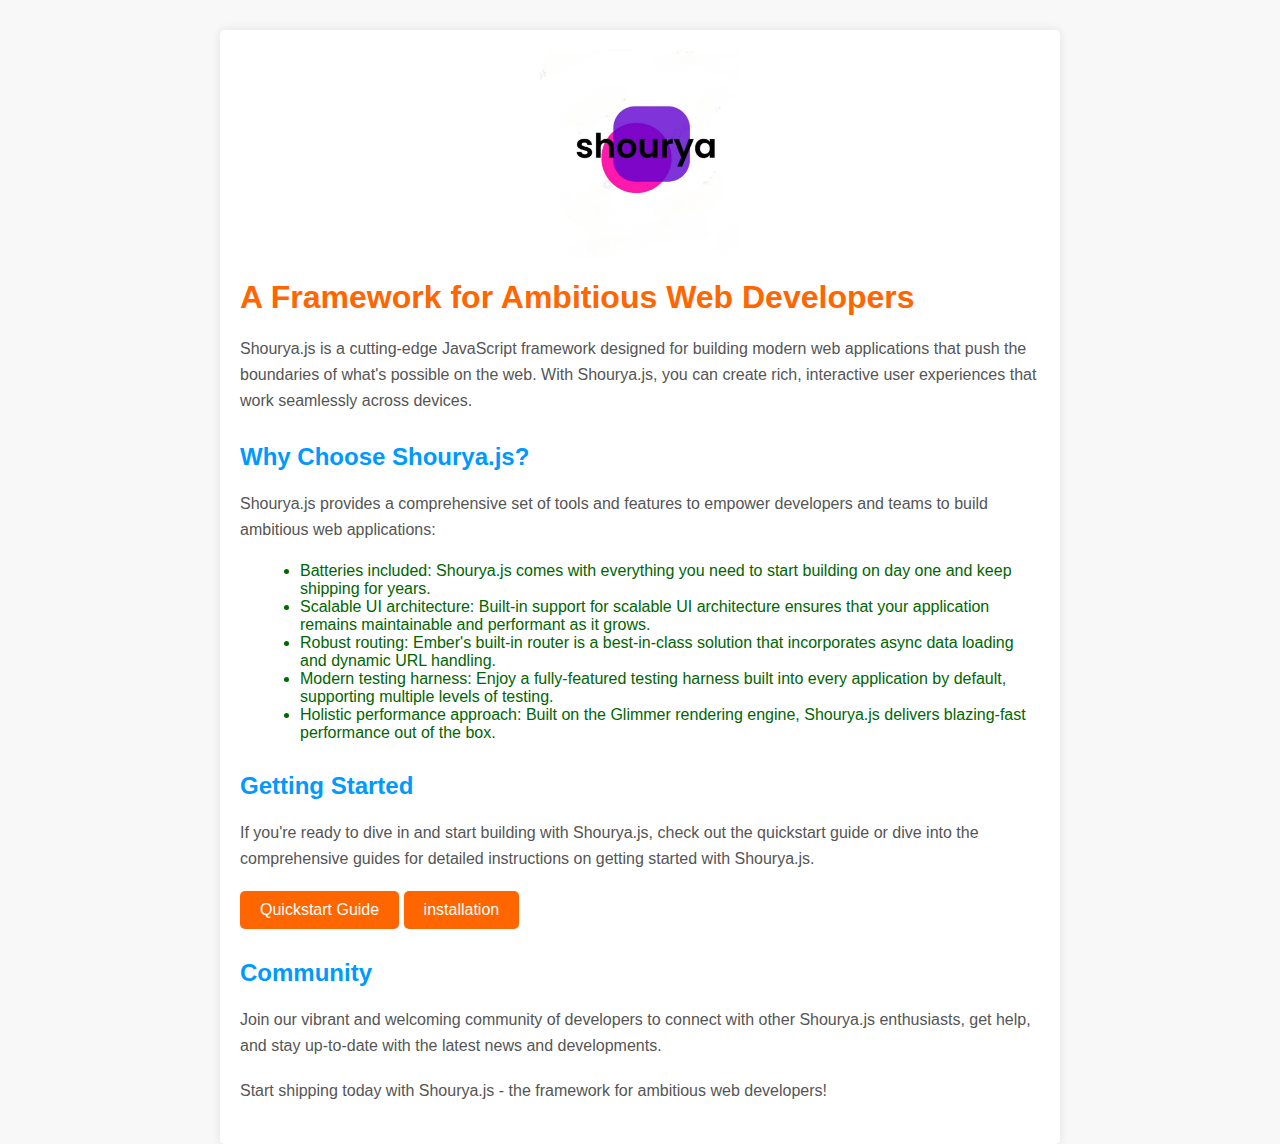
==== index.html @ 675c454b "Add files via upload" ====
<!DOCTYPE html>
<html lang="en">
<head>
    <meta charset="UTF-8">
    <meta name="viewport" content="width=device-width, initial-scale=1.0">
    <title>Shourya.js - A Framework for Ambitious Web Developers</title>
    <style>
        body {
            font-family: Arial, sans-serif;
            margin: 0;
            padding: 0;
            background-color: #f8f8f8;
            color: #333;
        }

        .container {
            max-width: 800px;
            margin: 0 auto;
            padding: 20px;
            background-color: #fff;
            box-shadow: 0 0 10px rgba(0, 0, 0, 0.1);
            border-radius: 5px;
            margin-top: 30px;
        }

        h1 {
            font-size: 32px;
            color: #ff6600;
            margin-bottom: 20px;
        }

        p {
            font-size: 16px;
            line-height: 1.6;
            margin-bottom: 20px;
            color: #555;
        }

        .framework-logo {
            width: 200px;
            margin: 0 auto;
            display: block;
        }

        h2 {
            color: #0099ff;
            margin-top: 30px;
        }

        ul {
            color: #006600;
            margin-bottom: 20px;
        }

        ul li {
            list-style-type: disc;
            margin-left: 20px;
        }

        .btn {
            display: inline-block;
            padding: 10px 20px;
            background-color: #ff6600;
            color: #fff;
            text-decoration: none;
            border-radius: 5px;
            transition: background-color 0.3s ease;
        }

        .btn:hover {
            background-color: #ff8533;
        }

        /* Existing CSS styles */

        /* New CSS for mobile responsiveness */
        @media only screen and (max-width: 768px) {
            /* Your existing mobile responsiveness styles */

            /* Add animation */
            @keyframes fadeIn {
                from {
                    opacity: 0;
                }
                to {
                    opacity: 1;
                }
            }

            section {
                animation: fadeIn 1s ease; /* Apply fade-in animation to sections */
            }

            /* Add colorful templates */
            #overview {
                background-color: #f9f9f9; /* Light gray background */
            }

            h1 {
                color:#ff6600;
            }

            p {
                color: #333; /* Dark text color */
            }

            ul {
                list-style: none; /* Remove default list style */
            }

            li {
                background-color: #007bff; /* Blue background for list items */
                color: #fff; /* White text color for list items */
                padding: 10px; /* Add padding to list items */
                margin-bottom: 10px; /* Add margin between list items */
                border-radius: 5px; /* Add border radius to list items */
            }

            /* Add hover effect to list items */
            li:hover {
                background-color: #0056b3; /* Darker blue on hover */
            }

            /* Add animation to footer */
            footer {
                animation: fadeIn 1s ease; /* Apply fade-in animation to footer */
            }
        }

        /* New CSS for colorful template */
        

        
        /* Add hover effect to list items */
        li:hover {
            background-color: #0b7dda; /* Darker blue on hover */
        }
        .background-container {
  position: relative; /* Ensure the container is positioned */
  width: 100%; /* Adjust width as needed */
  height: 100vh; /* Adjust height as needed */
  background-image: url('bg.jpg');
  background-size: cover;
  background-position: center;
}




    </style>
</head>
<body>
     
    

    <div class="container">
        <img src="shourya.jpg" alt="Shourya.js Framework Logo" class="framework-logo">
        <h1>A Framework for Ambitious Web Developers</h1>
    <p>Shourya.js is a cutting-edge JavaScript framework designed for building modern web applications that push the boundaries of what's possible on the web. With Shourya.js, you can create rich, interactive user experiences that work seamlessly across devices.</p>
    
    <h2>Why Choose Shourya.js?</h2>
    <p>Shourya.js provides a comprehensive set of tools and features to empower developers and teams to build ambitious web applications:</p>
    <ul>
        <li>Batteries included: Shourya.js comes with everything you need to start building on day one and keep shipping for years.</li>
        <li>Scalable UI architecture: Built-in support for scalable UI architecture ensures that your application remains maintainable and performant as it grows.</li>
        <li>Robust routing: Ember's built-in router is a best-in-class solution that incorporates async data loading and dynamic URL handling.</li>
        <li>Modern testing harness: Enjoy a fully-featured testing harness built into every application by default, supporting multiple levels of testing.</li>
        <li>Holistic performance approach: Built on the Glimmer rendering engine, Shourya.js delivers blazing-fast performance out of the box.</li>
    </ul>
    
    <h2>Getting Started</h2>
    <p>If you're ready to dive in and start building with Shourya.js, check out the quickstart guide or dive into the comprehensive guides for detailed instructions on getting started with Shourya.js.</p>
    
    <a href="gs.html" class="btn">Quickstart Guide</a>
    <a href="installation.html" class="btn">installation</a>
    
    <h2>Community</h2>
    <p>Join our vibrant and welcoming community of developers to connect with other Shourya.js enthusiasts, get help, and stay up-to-date with the latest news and developments.</p>
    
    <p>Start shipping today with Shourya.js - the framework for ambitious web developers!</p>
</div>

</body>
</html>
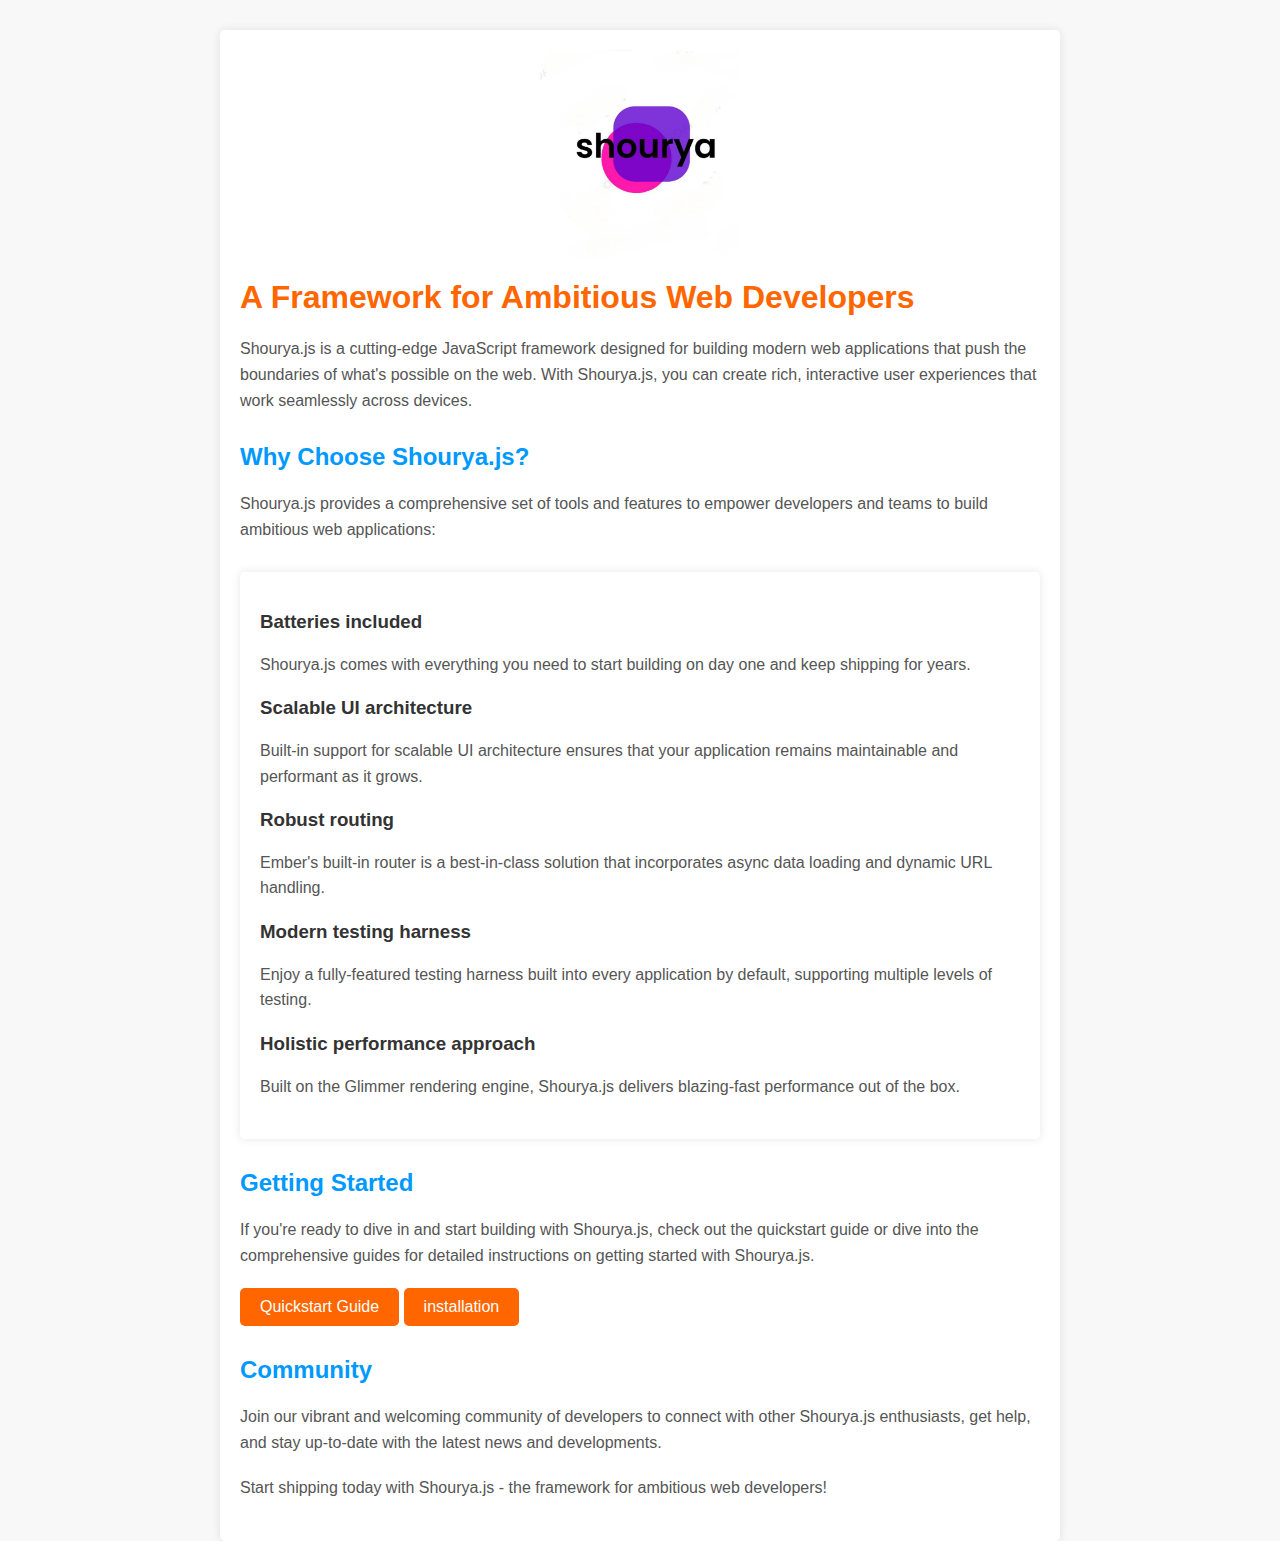
==== commit a3300592: "Update index.html" ====
--- a/index.html
+++ b/index.html
@@ -1,9 +1,11 @@
 <!DOCTYPE html>
-<html lang="en">
+<lang lang="en">
 <head>
     <meta charset="UTF-8">
     <meta name="viewport" content="width=device-width, initial-scale=1.0">
     <title>Shourya.js - A Framework for Ambitious Web Developers</title>
+    <link rel="stylesheet" href="index.css">
+    
     <style>
         body {
             font-family: Arial, sans-serif;
@@ -68,9 +70,25 @@
         }
 
         .btn:hover {
-            background-color: #ff8533;
-        }
-
+            background-color: #33ffff;
+        }
+        .btnt {
+            display: inline-block;
+            padding: 10px 20px;
+            background-color: black;
+            color: #fff;
+            text-decoration: none;
+            border-radius: 5px;
+            transition: background-color 0.3s ease;
+            display: flex;
+            justify-content: center;
+            align-content: center;
+        }
+
+        .btn:hovert {
+            background-color: #33ffff;
+        }
+       
         /* Existing CSS styles */
 
         /* New CSS for mobile responsiveness */
@@ -108,19 +126,7 @@
                 list-style: none; /* Remove default list style */
             }
 
-            li {
-                background-color: #007bff; /* Blue background for list items */
-                color: #fff; /* White text color for list items */
-                padding: 10px; /* Add padding to list items */
-                margin-bottom: 10px; /* Add margin between list items */
-                border-radius: 5px; /* Add border radius to list items */
-            }
-
-            /* Add hover effect to list items */
-            li:hover {
-                background-color: #0056b3; /* Darker blue on hover */
-            }
-
+            
             /* Add animation to footer */
             footer {
                 animation: fadeIn 1s ease; /* Apply fade-in animation to footer */
@@ -131,27 +137,16 @@
         
 
         
-        /* Add hover effect to list items */
-        li:hover {
-            background-color: #0b7dda; /* Darker blue on hover */
-        }
-        .background-container {
-  position: relative; /* Ensure the container is positioned */
-  width: 100%; /* Adjust width as needed */
-  height: 100vh; /* Adjust height as needed */
-  background-image: url('bg.jpg');
-  background-size: cover;
-  background-position: center;
-}
+    
 
 
 
 
     </style>
 </head>
-<body>
+
      
-    
+   
 
     <div class="container">
         <img src="shourya.jpg" alt="Shourya.js Framework Logo" class="framework-logo">
@@ -160,14 +155,28 @@
     
     <h2>Why Choose Shourya.js?</h2>
     <p>Shourya.js provides a comprehensive set of tools and features to empower developers and teams to build ambitious web applications:</p>
-    <ul>
-        <li>Batteries included: Shourya.js comes with everything you need to start building on day one and keep shipping for years.</li>
-        <li>Scalable UI architecture: Built-in support for scalable UI architecture ensures that your application remains maintainable and performant as it grows.</li>
-        <li>Robust routing: Ember's built-in router is a best-in-class solution that incorporates async data loading and dynamic URL handling.</li>
-        <li>Modern testing harness: Enjoy a fully-featured testing harness built into every application by default, supporting multiple levels of testing.</li>
-        <li>Holistic performance approach: Built on the Glimmer rendering engine, Shourya.js delivers blazing-fast performance out of the box.</li>
-    </ul>
-    
+    <div class="container">
+        <div class="feature">
+            <h3>Batteries included</h3>
+            <p>Shourya.js comes with everything you need to start building on day one and keep shipping for years.</p>
+        </div>
+        <div class="feature">
+            <h3>Scalable UI architecture</h3>
+            <p>Built-in support for scalable UI architecture ensures that your application remains maintainable and performant as it grows.</p>
+        </div>
+        <div class="feature">
+            <h3>Robust routing</h3>
+            <p>Ember's built-in router is a best-in-class solution that incorporates async data loading and dynamic URL handling.</p>
+        </div>
+        <div class="feature">
+            <h3>Modern testing harness</h3>
+            <p>Enjoy a fully-featured testing harness built into every application by default, supporting multiple levels of testing.</p>
+        </div>
+        <div class="feature">
+            <h3>Holistic performance approach</h3>
+            <p>Built on the Glimmer rendering engine, Shourya.js delivers blazing-fast performance out of the box.</p>
+        </div>
+    </div>
     <h2>Getting Started</h2>
     <p>If you're ready to dive in and start building with Shourya.js, check out the quickstart guide or dive into the comprehensive guides for detailed instructions on getting started with Shourya.js.</p>
     
@@ -179,6 +188,55 @@
     
     <p>Start shipping today with Shourya.js - the framework for ambitious web developers!</p>
 </div>
-
+</lang>
+</body>
+<!-- Button to open the modal -->
+
+    
+<!--button onclick="openModal()">Open Video</!--button-->
+
+<!-- The Modal -->
+<div id="myModal" class="modal">
+  <!-- Modal content -->
+  <!--div class="modal-content">
+    <span class="close" onclick="closeModal()">&times;</span>
+    <div class="video-container">
+        <!-- Embedded video -->
+        <!--iframe width="560" height="315" src="popup.mp4" frameborder="0" allowfullscreen></!--iframe>
+    </div>
+  </!--div>
+<!--div>
+
+<script>
+    // Get the modal
+    var modal = document.getElementById("myModal");
+
+    // Get the button that opens the modal
+    var btn = document.getElementById("myBtn");
+
+    // Get the <span> element that closes the modal
+    var span = document.getElementsByClassName("close")[0];
+
+    // When the user clicks the button, open the modal 
+    function openModal() {
+        modal.style.display = "block";
+    }
+
+    // When the user clicks on <span> (x), close the modal
+    function closeModal() {
+        modal.style.display = "none";
+    }
+
+    // When the user clicks anywhere outside of the modal, close it
+    window.onclick = function(event) {
+        if (event.target == modal) {
+            modal.style.display = "none";
+        }
+    }
+</script>
+
+<a href="https://twitter.com/AnandTatheMaha1" target="_blank">
+    <button class="btnt">Contact Us on Twitter</button>
+</a>
 </body>
 </html>
